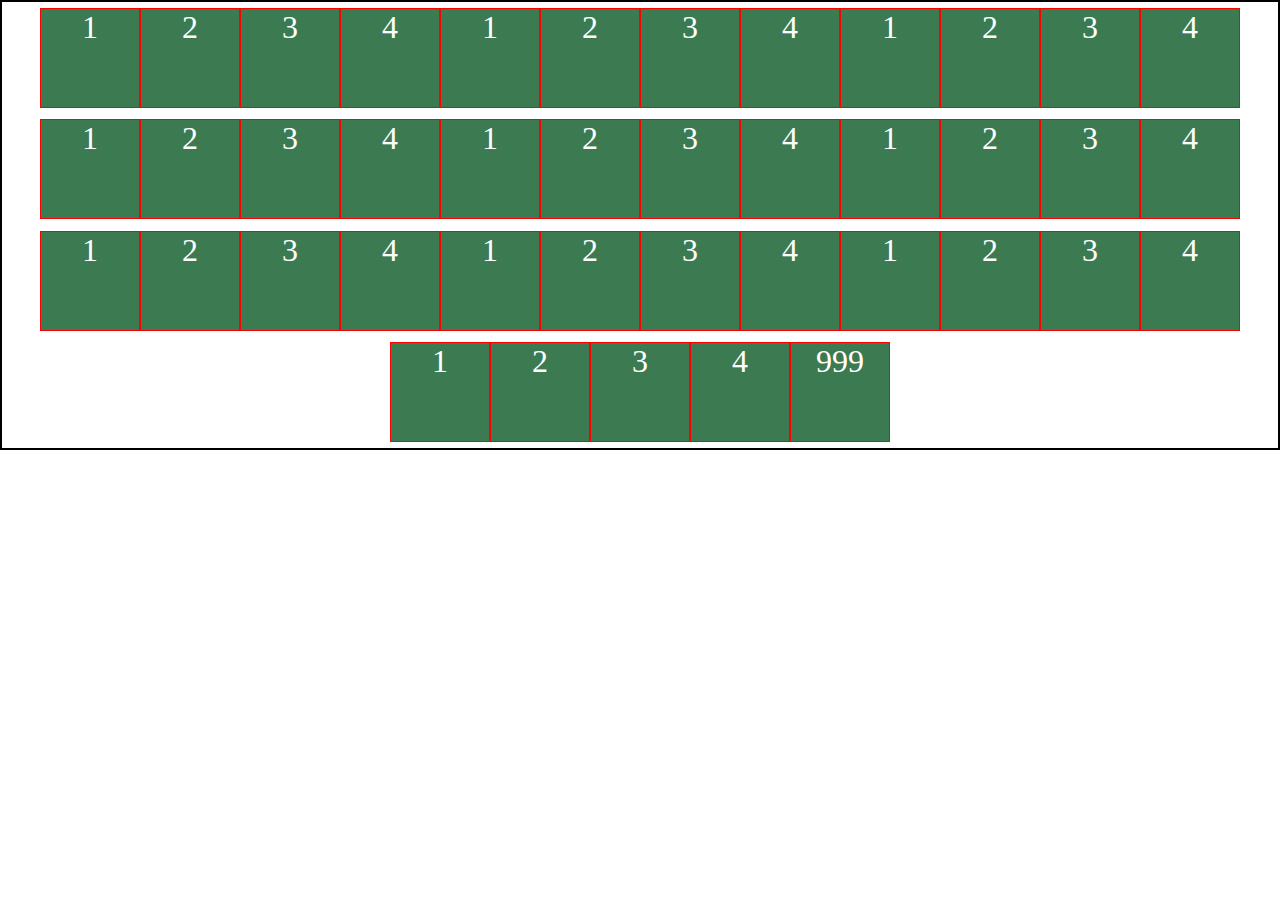
==== flex/index.html @ 04dbbd48 "Make flex layout" ====
<!DOCTYPE html>
<html lang="en">
<head>
    <meta charset="UTF-8">
    <meta content="width=device-width, initial-scale=1.0" name="viewport">
    <meta content="ie=edge" http-equiv="X-UA-Compatible">
    <link href="https://fonts.googleapis.com/css2?family=Source+Sans+Pro:wght@400;600&display=swap" rel="stylesheet">
    <link rel="stylesheet" href="style.css">
    <title>Flex</title>
</head>
<body>
 <div class="container">
     <div class="item">1</div>
     <div class="item">2</div>
     <div class="item">3</div>
     <div class="item">4</div>
     <div class="item">1</div>
     <div class="item">2</div>
     <div class="item">3</div>
     <div class="item">4</div>
     <div class="item">1</div>
     <div class="item">2</div>
     <div class="item">3</div>
     <div class="item">4</div>
     <div class="item">1</div>
     <div class="item">2</div>
     <div class="item">3</div>
     <div class="item">4</div>
     <div class="item">1</div>
     <div class="item">2</div>
     <div class="item">3</div>
     <div class="item">4</div>
     <div class="item">1</div>
     <div class="item">2</div>
     <div class="item">3</div>
     <div class="item">4</div>
     <div class="item">1</div>
     <div class="item">2</div>
     <div class="item">3</div>
     <div class="item">4</div>
     <div class="item">1</div>
     <div class="item">2</div>
     <div class="item">3</div>
     <div class="item">4</div>
     <div class="item">1</div>
     <div class="item">2</div>
     <div class="item">3</div>
     <div class="item">4</div>
     <div class="item">1</div>
     <div class="item">2</div>
     <div class="item">3</div>
     <div class="item">4</div>
     <div class="item">999</div>
 </div>
</body>
</html>
---- flex/style.css ----
* {
    margin: 0;
    padding: 0;
    box-sizing: border-box;
}
.container {
    height: 50vh;
    display: flex;
    flex-flow: row wrap;
    justify-content: center;
    align-content: space-around;
    border: solid 2px black;


}
.item {
    width: 100px;
    height: 100px;
    background: #3c7a52;
    border: 1px solid red;
    text-align: center;
    color: white;
    font-size: 2rem;

}
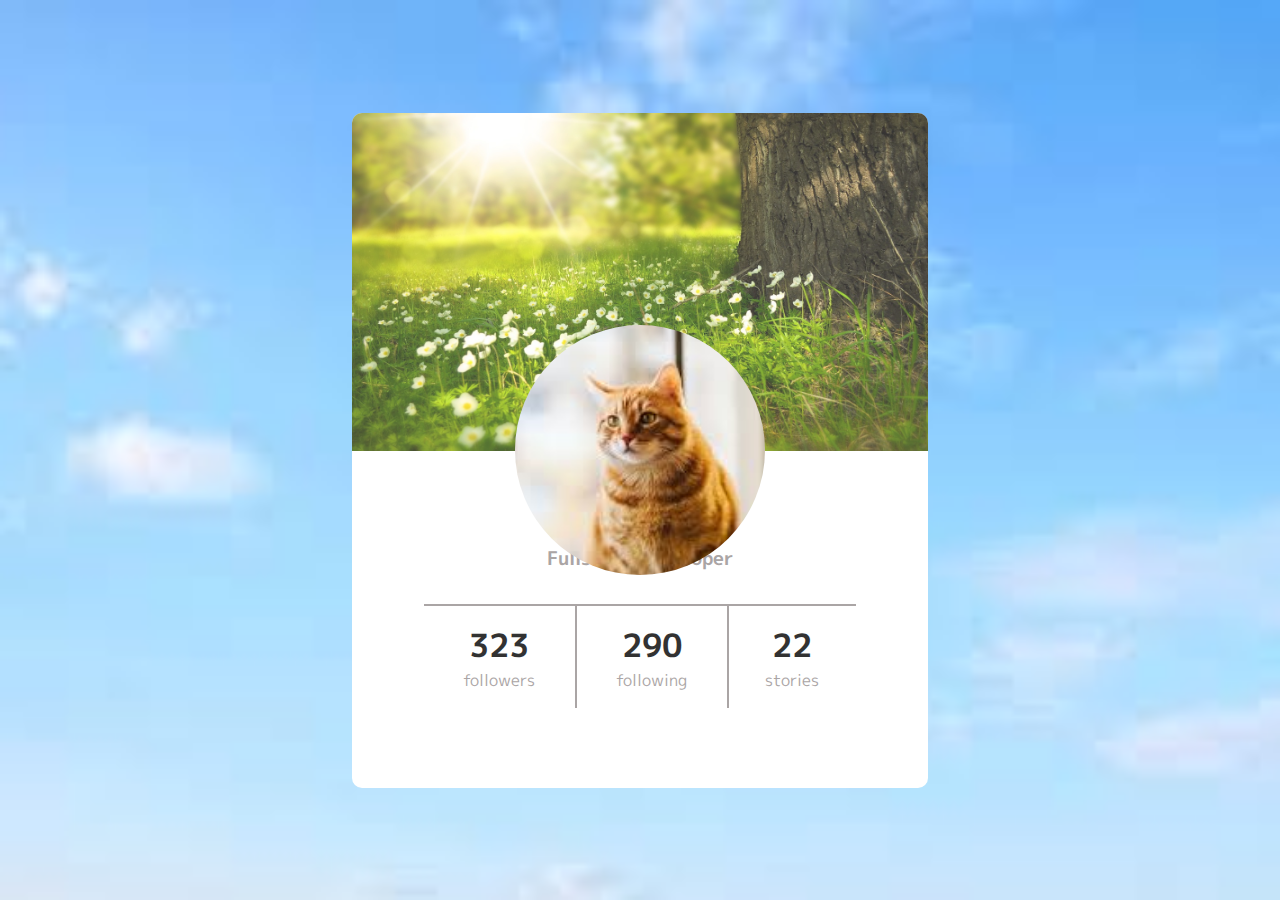
==== commit 87497803: "Make personal card with flexes" ====
--- a/flex/index.html
+++ b/flex/index.html
@@ -4,53 +4,29 @@
     <meta charset="UTF-8">
     <meta content="width=device-width, initial-scale=1.0" name="viewport">
     <meta content="ie=edge" http-equiv="X-UA-Compatible">
-    <link href="https://fonts.googleapis.com/css2?family=Source+Sans+Pro:wght@400;600&display=swap" rel="stylesheet">
-    <link rel="stylesheet" href="style.css">
+    <link href="https://fonts.googleapis.com/css2?family=M+PLUS+1p&display=swap" rel="stylesheet">
+    <link href="style.css" rel="stylesheet">
     <title>Flex</title>
 </head>
 <body>
- <div class="container">
-     <div class="item">1</div>
-     <div class="item">2</div>
-     <div class="item">3</div>
-     <div class="item">4</div>
-     <div class="item">1</div>
-     <div class="item">2</div>
-     <div class="item">3</div>
-     <div class="item">4</div>
-     <div class="item">1</div>
-     <div class="item">2</div>
-     <div class="item">3</div>
-     <div class="item">4</div>
-     <div class="item">1</div>
-     <div class="item">2</div>
-     <div class="item">3</div>
-     <div class="item">4</div>
-     <div class="item">1</div>
-     <div class="item">2</div>
-     <div class="item">3</div>
-     <div class="item">4</div>
-     <div class="item">1</div>
-     <div class="item">2</div>
-     <div class="item">3</div>
-     <div class="item">4</div>
-     <div class="item">1</div>
-     <div class="item">2</div>
-     <div class="item">3</div>
-     <div class="item">4</div>
-     <div class="item">1</div>
-     <div class="item">2</div>
-     <div class="item">3</div>
-     <div class="item">4</div>
-     <div class="item">1</div>
-     <div class="item">2</div>
-     <div class="item">3</div>
-     <div class="item">4</div>
-     <div class="item">1</div>
-     <div class="item">2</div>
-     <div class="item">3</div>
-     <div class="item">4</div>
-     <div class="item">999</div>
- </div>
+<section class="card-container">
+    <div class="card">
+        <div class="info">
+            <h2>John Dou</h2>
+            <h3>Fullsteck Developer</h3>
+            <div class="followers">
+                <a href="#" class="block"><span class="bold">323 </span>followers</a>
+                <a href="#" class="block"><span class="bold">290 </span>following</a>
+                <a href="#" class="block"><span class="bold">22 </span>stories</a>
+            </div>
+        </div>
+    </div>
+    <div class="avatar">
+        <img class="user-img" src="img/cat.jpeg">
+    </div>
+    </div>
+</section>
+
+</div>
 </body>
 </html>--- a/flex/style.css
+++ b/flex/style.css
@@ -3,23 +3,98 @@
     padding: 0;
     box-sizing: border-box;
 }
-.container {
-    height: 50vh;
+
+body {
+    background: url("img/sky.jpeg") no-repeat center center/cover;
+    font-family: 'M PLUS 1p', sans-serif;
+    height: 100vh;
     display: flex;
-    flex-flow: row wrap;
     justify-content: center;
-    align-content: space-around;
-    border: solid 2px black;
+    align-items: center;
+    text-align: center;
+}
 
+.card-container {
+    height: 75vh;
+    width: 45vw;
+    display: flex;
+    flex-direction: column;
+    justify-content: center;
+    align-items: center;
+    background: white;
+    border-radius: 10px;
+}
+
+.card {
+    background: url("./img/background.jpg") no-repeat;
+    height: 100%;
+    width: 100%;
+    background-position: top;
+    background-size: 100% 50%;
+    opacity: 0.8;
+    position: relative;
+    display: flex;
+    border-radius: 10px;
 
 }
-.item {
-    width: 100px;
-    height: 100px;
-    background: #3c7a52;
-    border: 1px solid red;
-    text-align: center;
-    color: white;
+
+.avatar {
+    position: absolute;
+    overflow: hidden;
+    border-radius: 50%;
+    width: 250px;
+    height: 250px;
+}
+
+.user-img {
+    width: 300px;
+    height: 300px;
+    object-fit: cover;
+    object-position: -50px;
+    transition: 0.5s;
+}
+
+.user-img:hover {
+    transform: scale(1.3);
+}
+
+.info {
+    width: 100%;
+    height: 100%;
+    display: flex;
+    flex-direction: column;
+    justify-content: flex-end;
+    padding-bottom: 3rem;
+    position: static;
+
+}
+
+.info h3 {
+    color: #968f8f;
+}
+
+.followers {
+    display: flex;
+    flex-direction: row;
+    justify-content: space-around;
+    max-width: 75%;
+    margin: 2rem auto;
+    border-top: solid 2px #968f8f;
+}
+
+.bold {
+    font-weight: bold;
     font-size: 2rem;
+    color: black;
+}
 
+.block {
+    padding: 1rem 2rem;
+    color: #968f8f;
+    text-decoration: none;
+}
+
+.block:nth-of-type(2) {
+    border-right: solid 2px #968f8f;
+    border-left: solid 2px #968f8f;
 }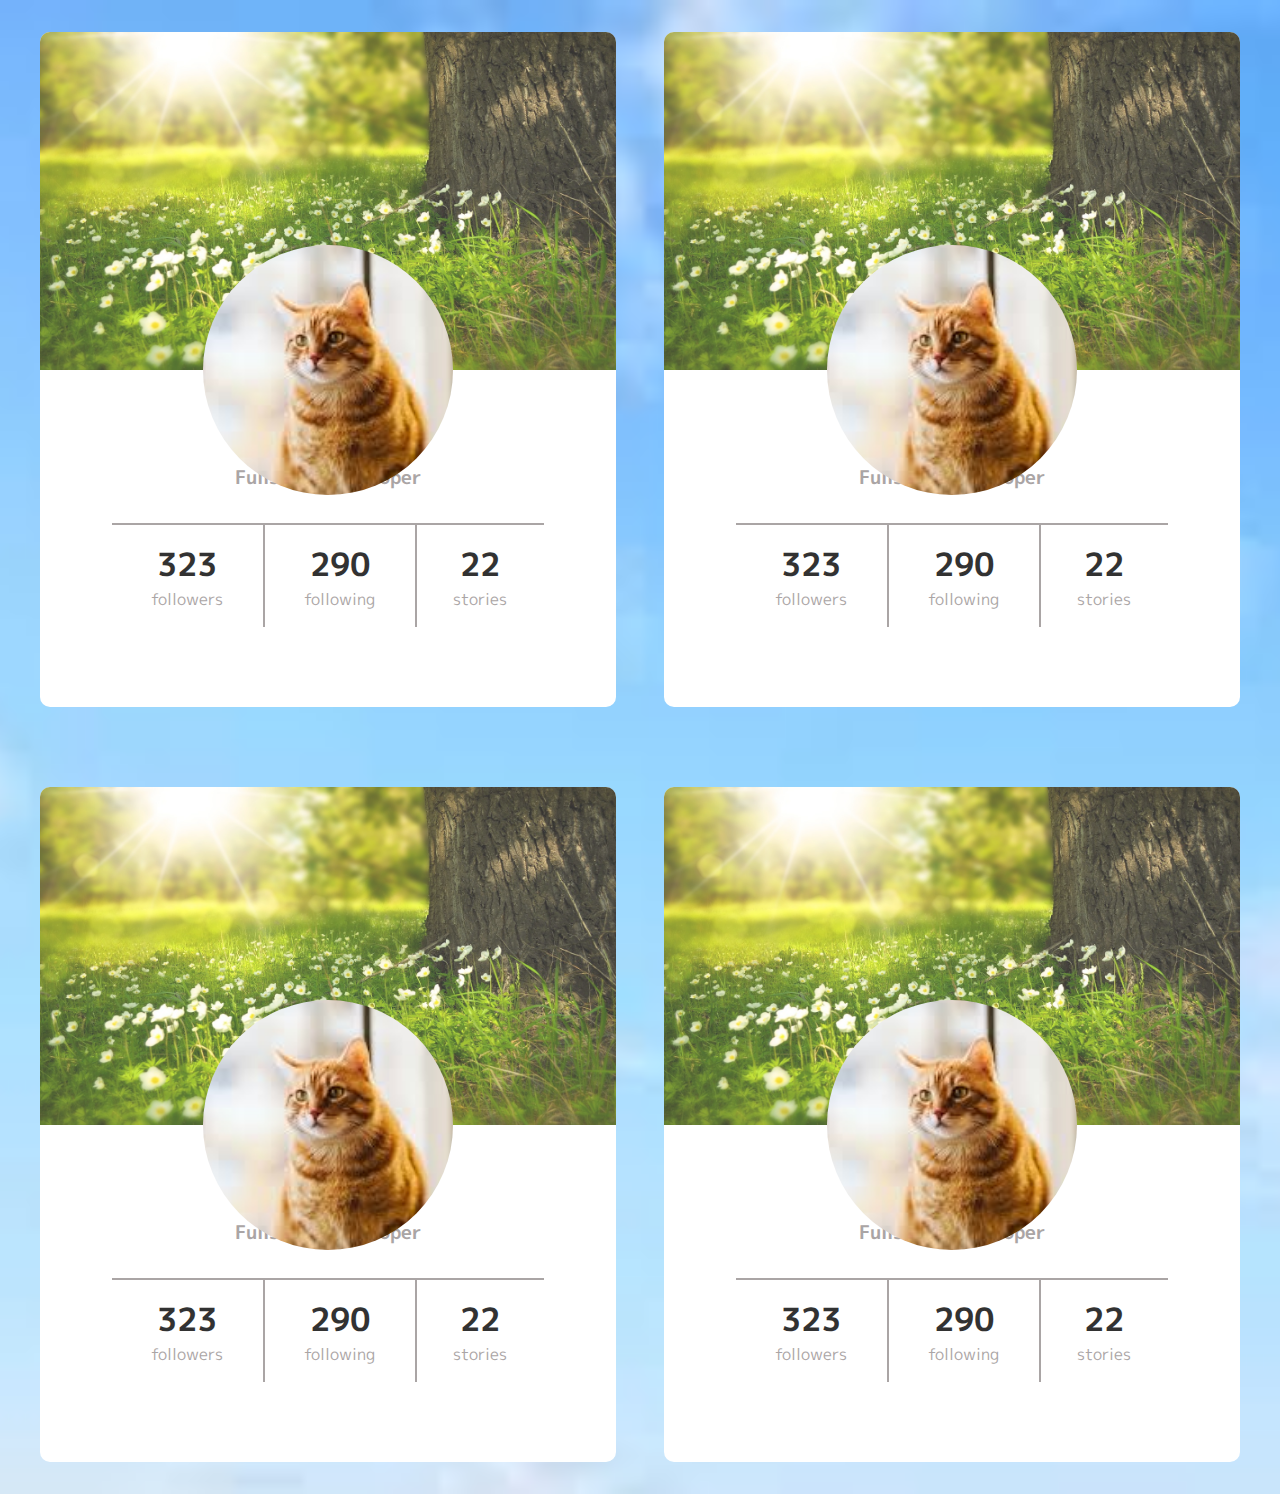
==== commit 951ce52b: "Add cards" ====
--- a/flex/index.html
+++ b/flex/index.html
@@ -26,6 +26,59 @@
     </div>
     </div>
 </section>
+    <section class="card-container">
+    <div class="card">
+        <div class="info">
+            <h2>John Dou</h2>
+            <h3>Fullsteck Developer</h3>
+            <div class="followers">
+                <a href="#" class="block"><span class="bold">323 </span>followers</a>
+                <a href="#" class="block"><span class="bold">290 </span>following</a>
+                <a href="#" class="block"><span class="bold">22 </span>stories</a>
+            </div>
+        </div>
+    </div>
+    <div class="avatar">
+        <img class="user-img" src="img/cat.jpeg">
+    </div>
+    </div>
+</section>
+
+<section class="card-container">
+    <div class="card">
+        <div class="info">
+            <h2>John Dou</h2>
+            <h3>Fullsteck Developer</h3>
+            <div class="followers">
+                <a href="#" class="block"><span class="bold">323 </span>followers</a>
+                <a href="#" class="block"><span class="bold">290 </span>following</a>
+                <a href="#" class="block"><span class="bold">22 </span>stories</a>
+            </div>
+        </div>
+    </div>
+    <div class="avatar">
+        <img class="user-img" src="img/cat.jpeg">
+    </div>
+    </div>
+</section>
+
+<section class="card-container">
+    <div class="card">
+        <div class="info">
+            <h2>John Dou</h2>
+            <h3>Fullsteck Developer</h3>
+            <div class="followers">
+                <a href="#" class="block"><span class="bold">323 </span>followers</a>
+                <a href="#" class="block"><span class="bold">290 </span>following</a>
+                <a href="#" class="block"><span class="bold">22 </span>stories</a>
+            </div>
+        </div>
+    </div>
+    <div class="avatar">
+        <img class="user-img" src="img/cat.jpeg">
+    </div>
+    </div>
+</section>
 
 </div>
 </body>
--- a/flex/style.css
+++ b/flex/style.css
@@ -5,24 +5,27 @@
 }
 
 body {
-    background: url("img/sky.jpeg") no-repeat center center/cover;
+    background: url("img/sky.jpeg") center center/cover;
     font-family: 'M PLUS 1p', sans-serif;
-    height: 100vh;
+    height: 100%;
     display: flex;
     justify-content: center;
     align-items: center;
     text-align: center;
+    gap: 1rem;
+    flex-wrap: wrap;
 }
 
 .card-container {
     height: 75vh;
-    width: 45vw;
+    max-width: 45vw;
     display: flex;
     flex-direction: column;
     justify-content: center;
     align-items: center;
     background: white;
     border-radius: 10px;
+    margin: 2rem 1rem;
 }
 
 .card {
@@ -35,7 +38,6 @@
     position: relative;
     display: flex;
     border-radius: 10px;
-
 }
 
 .avatar {
